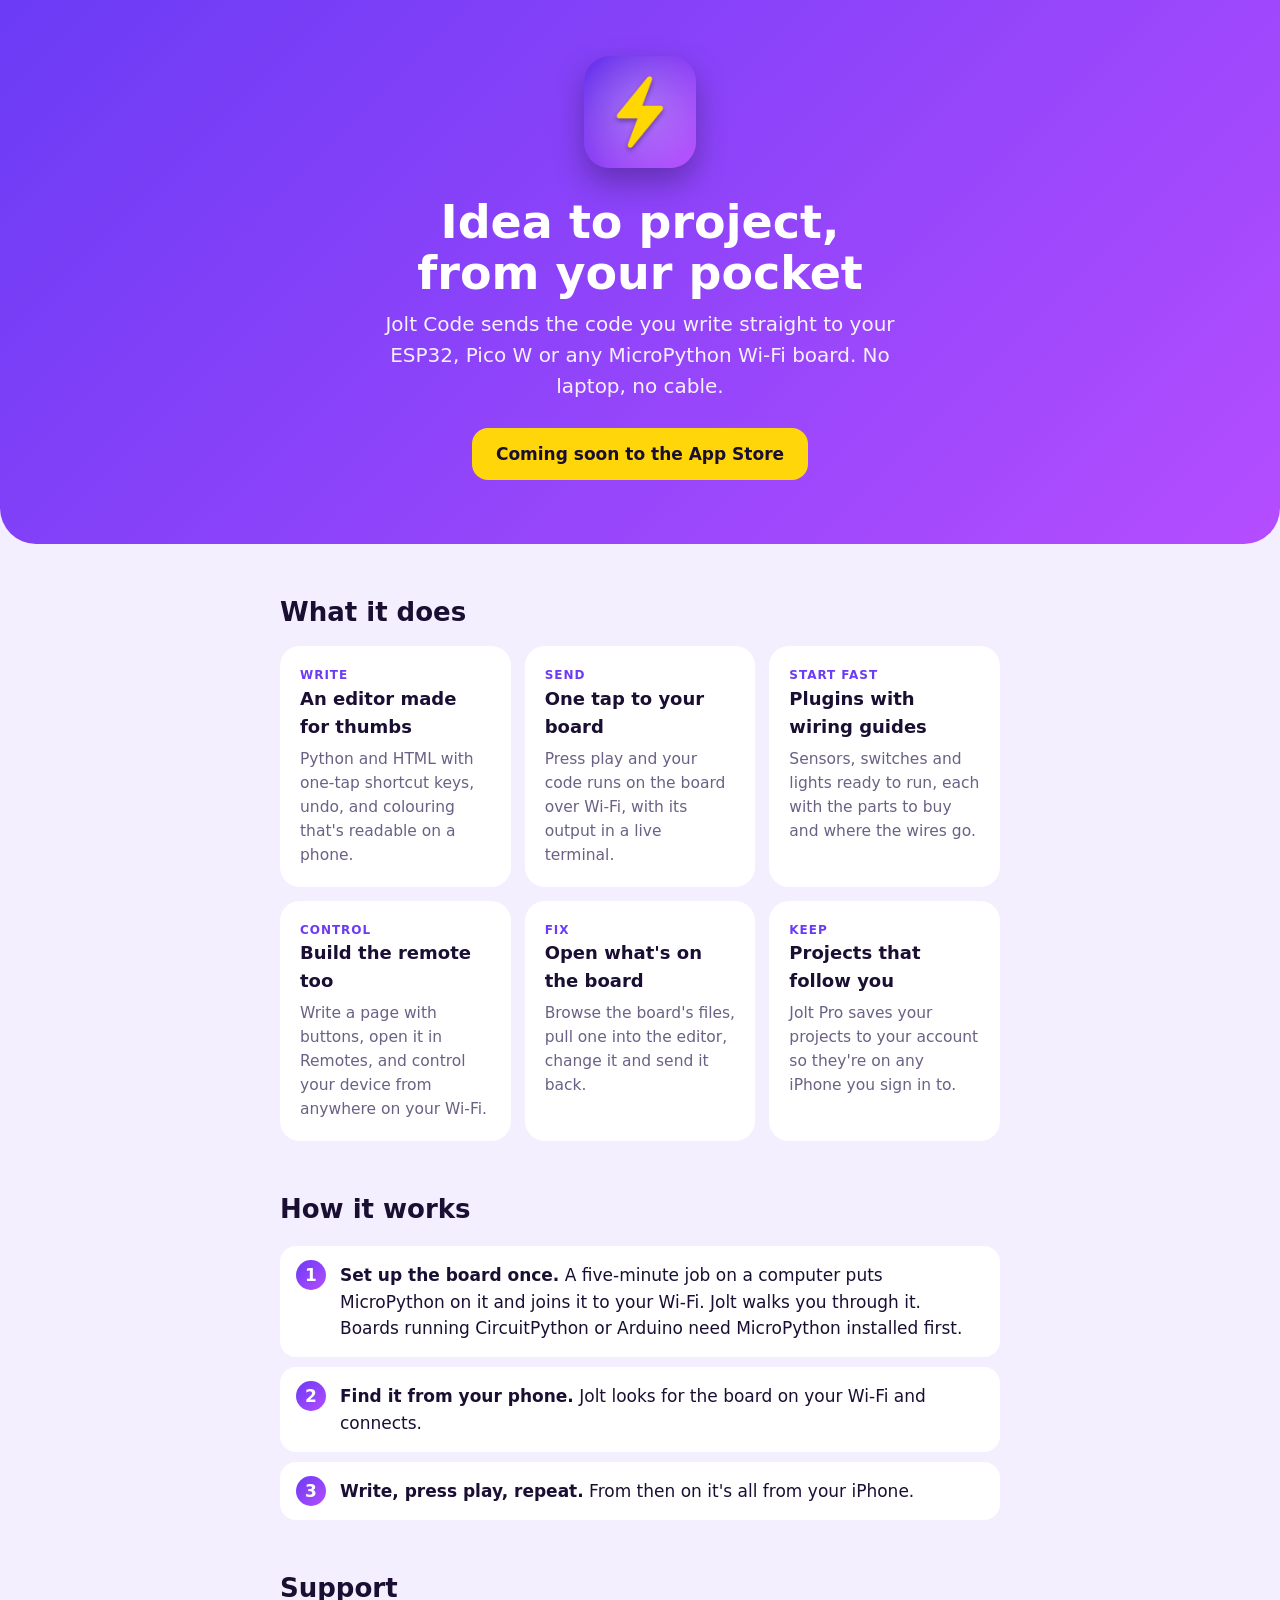
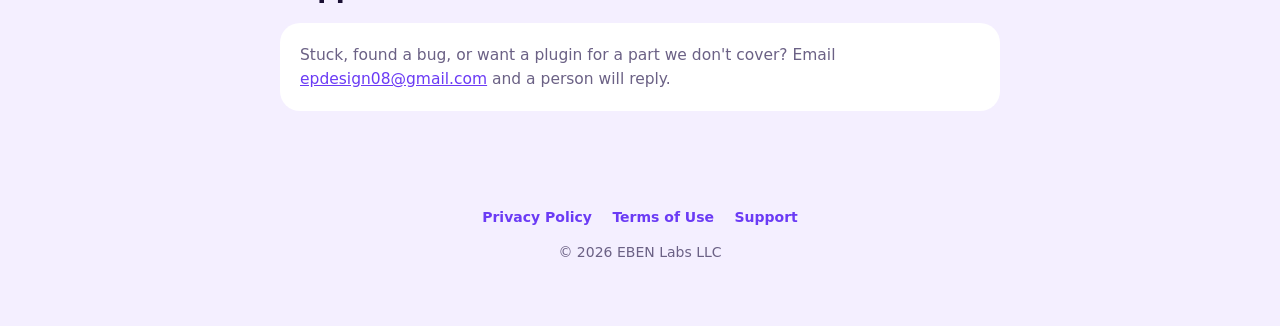
==== index.html @ 62b9020c "Add files via upload" ====
<!DOCTYPE html>
<html lang="en">
<head>
  <meta charset="utf-8">
  <meta name="viewport" content="width=device-width, initial-scale=1">
  <title>Jolt Code: MicroPython for ESP32 &amp; Pico, from your iPhone</title>
  <meta name="description" content="Jolt Code is an iPhone code editor that sends MicroPython straight to your ESP32 or Pico W over Wi-Fi. No laptop, no cable.">
  <link rel="icon" href="icon.png">
  <link rel="stylesheet" href="style.css">
</head>
<body>
  <header class="hero">
    <img src="icon.png" alt="Jolt Code app icon">
    <h1>Idea to project,<br>from your pocket</h1>
    <p>Jolt Code sends the code you write straight to your ESP32, Pico W or any MicroPython Wi-Fi board. No laptop, no cable.</p>
    <span class="badge">Coming soon to the App Store</span>
  </header>

  <main>
    <h2>What it does</h2>
    <div class="grid">
      <div class="card"><div class="tag">Write</div><h3>An editor made for thumbs</h3><p>Python and HTML with one-tap shortcut keys, undo, and colouring that's readable on a phone.</p></div>
      <div class="card"><div class="tag">Send</div><h3>One tap to your board</h3><p>Press play and your code runs on the board over Wi-Fi, with its output in a live terminal.</p></div>
      <div class="card"><div class="tag">Start fast</div><h3>Plugins with wiring guides</h3><p>Sensors, switches and lights ready to run, each with the parts to buy and where the wires go.</p></div>
      <div class="card"><div class="tag">Control</div><h3>Build the remote too</h3><p>Write a page with buttons, open it in Remotes, and control your device from anywhere on your Wi-Fi.</p></div>
      <div class="card"><div class="tag">Fix</div><h3>Open what's on the board</h3><p>Browse the board's files, pull one into the editor, change it and send it back.</p></div>
      <div class="card"><div class="tag">Keep</div><h3>Projects that follow you</h3><p>Jolt Pro saves your projects to your account so they're on any iPhone you sign in to.</p></div>
    </div>

    <h2>How it works</h2>
    <ol class="steps">
      <li><strong>Set up the board once.</strong> A five-minute job on a computer puts MicroPython on it and joins it to your Wi-Fi. Jolt walks you through it. Boards running CircuitPython or Arduino need MicroPython installed first.</li>
      <li><strong>Find it from your phone.</strong> Jolt looks for the board on your Wi-Fi and connects.</li>
      <li><strong>Write, press play, repeat.</strong> From then on it's all from your iPhone.</li>
    </ol>

    <h2 id="support">Support</h2>
    <div class="card">
      <p>Stuck, found a bug, or want a plugin for a part we don't cover? Email <a href="mailto:epdesign08@gmail.com">epdesign08@gmail.com</a> and a person will reply.</p>
    </div>
  </main>

  <footer>
    <a href="privacy.html">Privacy Policy</a>
    <a href="terms.html">Terms of Use</a>
    <a href="#support">Support</a>
    <p>&copy; 2026 EBEN Labs LLC</p>
  </footer>
</body>
</html>
---- style.css ----
:root {
  --bg: #f4efff; --card: #ffffff; --field: #e8dfff; --text: #1a0f33; --muted: #6b6185;
  --purple: #6b3bf5; --yellow: #ffd60a; --ink: #1a0f33;
}
@media (prefers-color-scheme: dark) {
  :root { --bg: #0f0a1c; --card: #1c1433; --field: #2b2050; --text: #f2eeff; --muted: #a59bc2; --purple: #a98bff; }
}
* { box-sizing: border-box; }
body {
  margin: 0; background: var(--bg); color: var(--text);
  font: 17px/1.55 ui-rounded, "SF Pro Rounded", system-ui, -apple-system, "Segoe UI", sans-serif;
}
main { max-width: 760px; margin: 0 auto; padding: 0 20px 64px; }
header.hero {
  background: linear-gradient(135deg, #6b3bf5, #b44dff); color: #fff; text-align: center;
  padding: 56px 20px 64px; border-radius: 0 0 36px 36px;
}
header.hero img { width: 112px; height: 112px; border-radius: 26px; box-shadow: 0 14px 30px rgba(26, 15, 51, .35); }
header.hero h1 { font-size: 46px; line-height: 1.1; margin: 22px 0 10px; font-weight: 800; }
header.hero p { font-size: 20px; margin: 0 auto; max-width: 520px; opacity: .92; }
.badge {
  display: inline-block; margin-top: 26px; padding: 13px 24px; border-radius: 16px;
  background: var(--yellow); color: var(--ink); font-weight: 800; text-decoration: none;
}
h2 { font-size: 26px; margin: 48px 0 14px; }
.grid { display: grid; gap: 14px; grid-template-columns: repeat(auto-fit, minmax(220px, 1fr)); }
.card { background: var(--card); border-radius: 20px; padding: 20px; }
.card h3 { margin: 0 0 6px; font-size: 18px; }
.card p { margin: 0; color: var(--muted); font-size: 15.5px; }
.tag { color: var(--purple); font-size: 12px; font-weight: 800; letter-spacing: .08em; text-transform: uppercase; }
ol.steps { padding-left: 0; list-style: none; counter-reset: s; }
ol.steps li { counter-increment: s; background: var(--card); border-radius: 16px; padding: 16px 16px 16px 60px; margin-bottom: 10px; position: relative; }
ol.steps li::before {
  content: counter(s); position: absolute; left: 16px; top: 14px; width: 30px; height: 30px; border-radius: 50%;
  background: linear-gradient(135deg, #6b3bf5, #b44dff); color: #fff; font-weight: 800; text-align: center; line-height: 30px;
}
a { color: var(--purple); }
footer { text-align: center; color: var(--muted); font-size: 14px; padding: 32px 20px 48px; }
footer a { margin: 0 8px; font-weight: 700; text-decoration: none; }
.policy h1 { font-size: 34px; margin: 40px 0 4px; }
.policy h2 { font-size: 19px; margin: 28px 0 6px; }
.policy p { margin: 0 0 8px; color: var(--muted); }
.policy .meta { font-size: 14px; }
.top { display: inline-block; margin-top: 28px; font-weight: 700; text-decoration: none; }
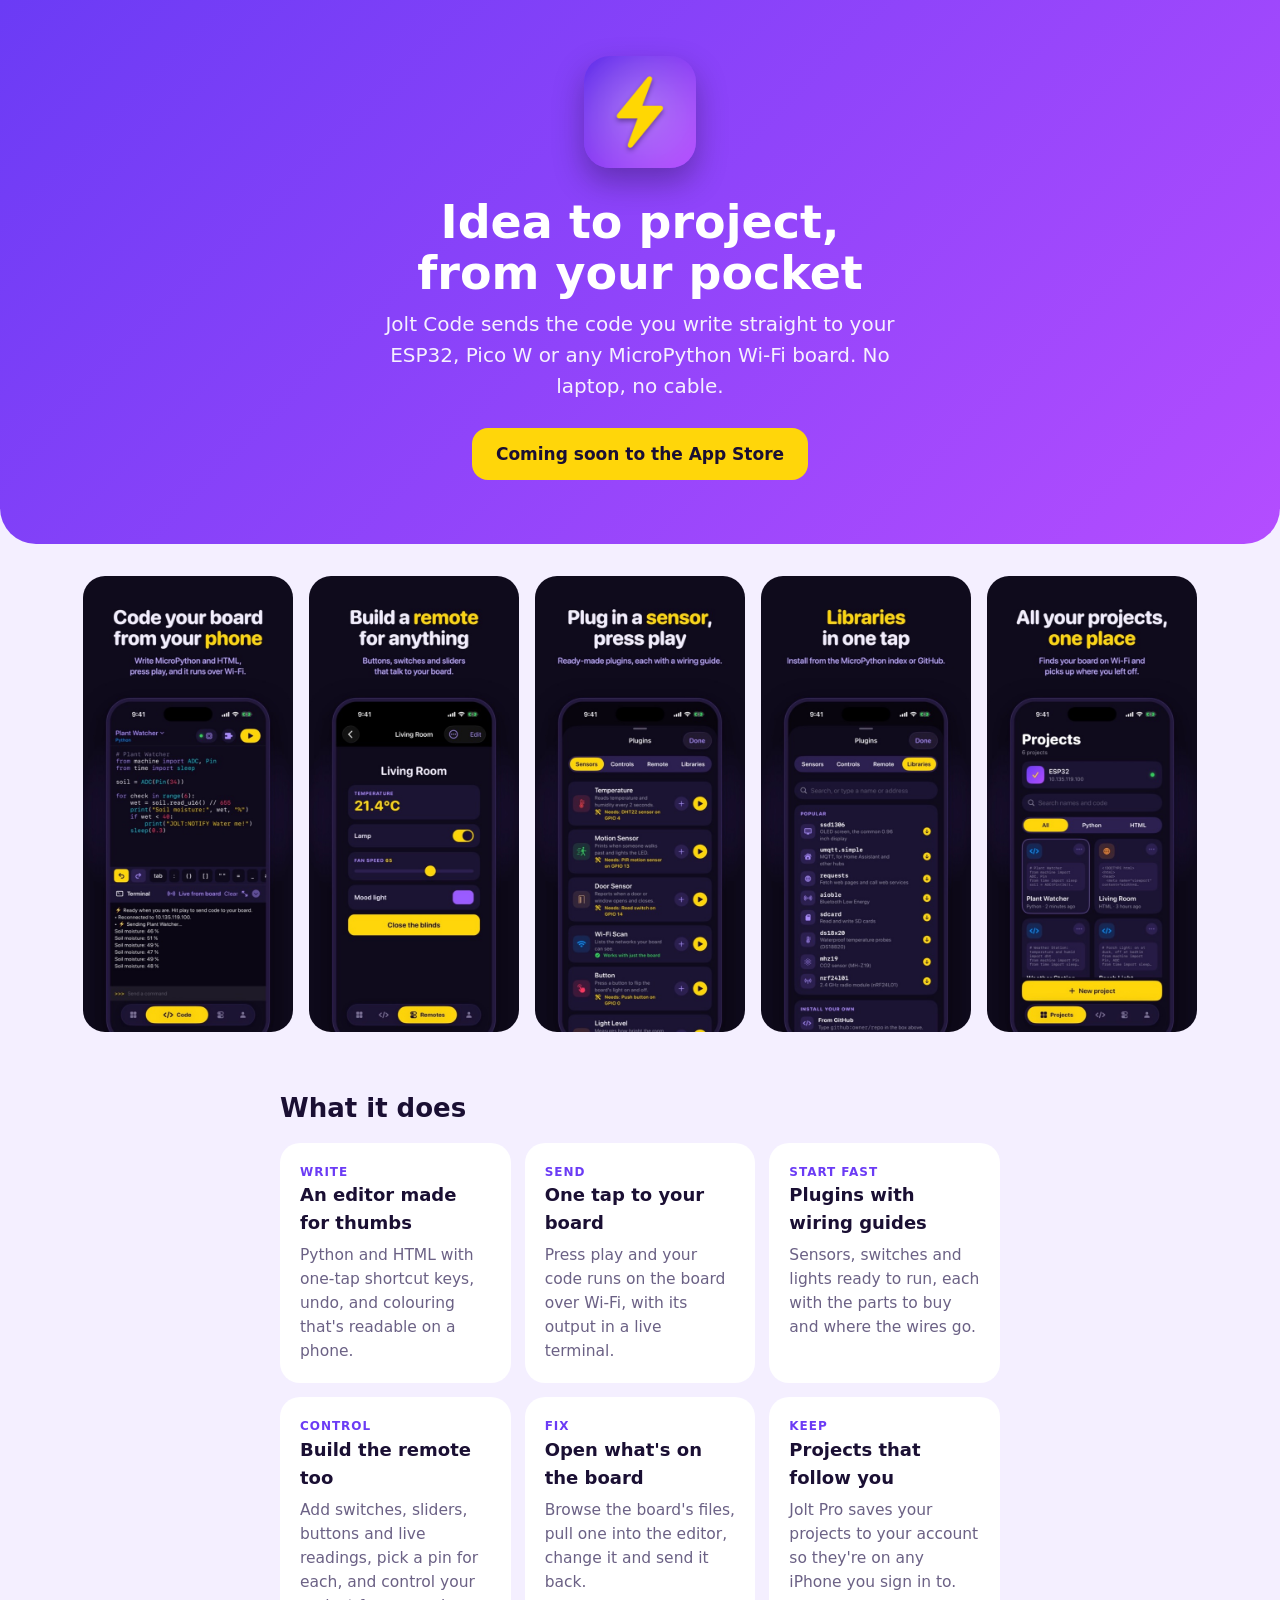
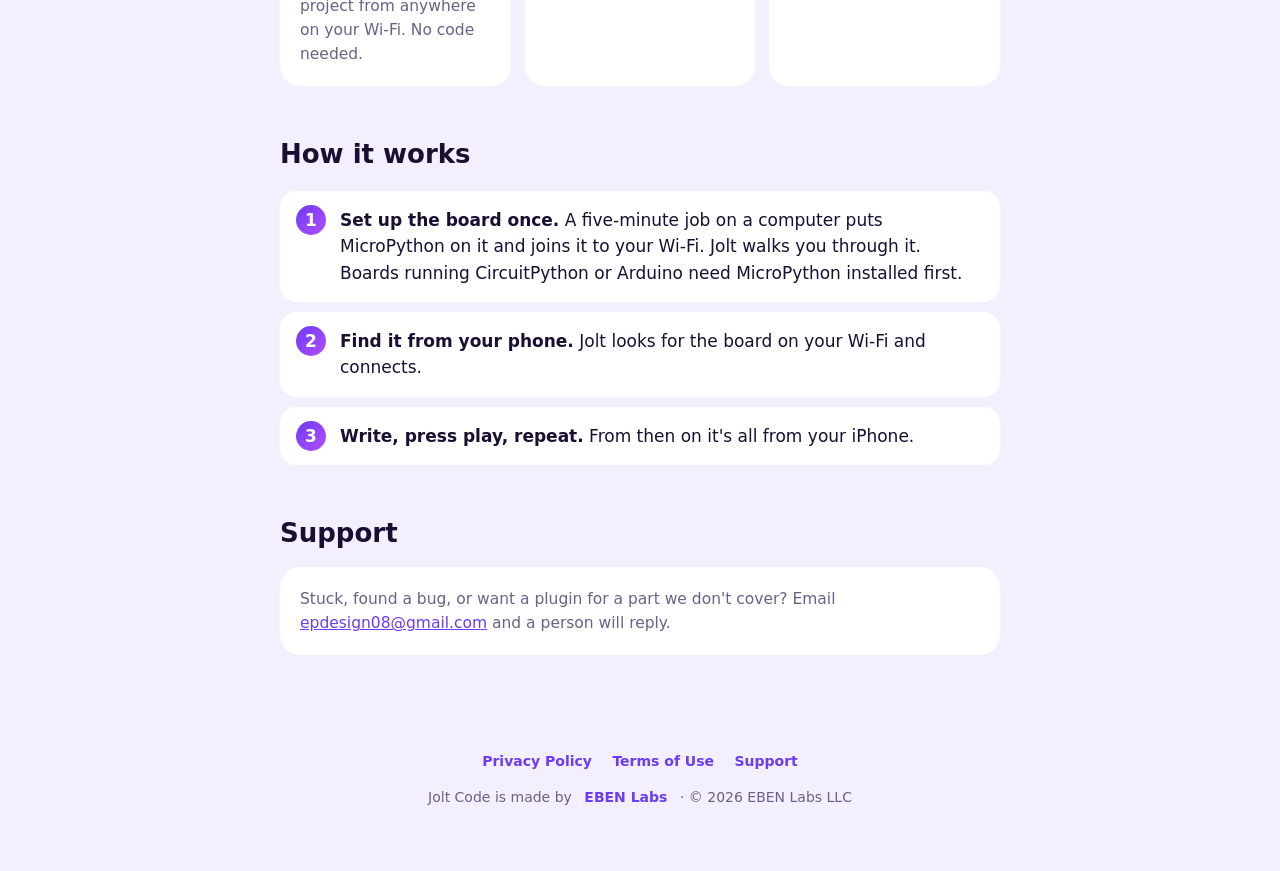
==== commit 65f1bbe8: "Update Jolt Code site: screenshots, share image, no-code remotes, link to EBEN Labs" ====
--- a/index.html
+++ b/index.html
@@ -5,6 +5,11 @@
   <meta name="viewport" content="width=device-width, initial-scale=1">
   <title>Jolt Code: MicroPython for ESP32 &amp; Pico, from your iPhone</title>
   <meta name="description" content="Jolt Code is an iPhone code editor that sends MicroPython straight to your ESP32 or Pico W over Wi-Fi. No laptop, no cable.">
+  <meta property="og:title" content="Jolt Code">
+  <meta property="og:description" content="Write MicroPython and HTML on your iPhone and run it on your ESP32 or Pico over Wi-Fi.">
+  <meta property="og:image" content="https://epdesign08.github.io/Jolt/images/header.jpg">
+  <meta property="og:url" content="https://epdesign08.github.io/Jolt/">
+  <meta name="twitter:card" content="summary_large_image">
   <link rel="icon" href="icon.png">
   <link rel="stylesheet" href="style.css">
 </head>
@@ -16,13 +21,21 @@
     <span class="badge">Coming soon to the App Store</span>
   </header>
 
+  <div class="shots">
+    <img src="images/1-code.jpg" alt="The editor with live output from the board" loading="lazy">
+    <img src="images/2-remote.jpg" alt="A remote page with a switch, slider and button" loading="lazy">
+    <img src="images/3-plugins.jpg" alt="Sensor plugins, each with a wiring guide" loading="lazy">
+    <img src="images/4-libraries.jpg" alt="Installing libraries onto the board" loading="lazy">
+    <img src="images/5-projects.jpg" alt="Projects and a connected board" loading="lazy">
+  </div>
+
   <main>
     <h2>What it does</h2>
     <div class="grid">
       <div class="card"><div class="tag">Write</div><h3>An editor made for thumbs</h3><p>Python and HTML with one-tap shortcut keys, undo, and colouring that's readable on a phone.</p></div>
       <div class="card"><div class="tag">Send</div><h3>One tap to your board</h3><p>Press play and your code runs on the board over Wi-Fi, with its output in a live terminal.</p></div>
       <div class="card"><div class="tag">Start fast</div><h3>Plugins with wiring guides</h3><p>Sensors, switches and lights ready to run, each with the parts to buy and where the wires go.</p></div>
-      <div class="card"><div class="tag">Control</div><h3>Build the remote too</h3><p>Write a page with buttons, open it in Remotes, and control your device from anywhere on your Wi-Fi.</p></div>
+      <div class="card"><div class="tag">Control</div><h3>Build the remote too</h3><p>Add switches, sliders, buttons and live readings, pick a pin for each, and control your project from anywhere on your Wi-Fi. No code needed.</p></div>
       <div class="card"><div class="tag">Fix</div><h3>Open what's on the board</h3><p>Browse the board's files, pull one into the editor, change it and send it back.</p></div>
       <div class="card"><div class="tag">Keep</div><h3>Projects that follow you</h3><p>Jolt Pro saves your projects to your account so they're on any iPhone you sign in to.</p></div>
     </div>
@@ -44,7 +57,7 @@
     <a href="privacy.html">Privacy Policy</a>
     <a href="terms.html">Terms of Use</a>
     <a href="#support">Support</a>
-    <p>&copy; 2026 EBEN Labs LLC</p>
+    <p>Jolt Code is made by <a href="https://epdesign08.github.io/EBEN-LABS/">EBEN Labs</a> · &copy; 2026 EBEN Labs LLC</p>
   </footer>
 </body>
 </html>
--- a/style.css
+++ b/style.css
@@ -22,6 +22,12 @@
   display: inline-block; margin-top: 26px; padding: 13px 24px; border-radius: 16px;
   background: var(--yellow); color: var(--ink); font-weight: 800; text-decoration: none;
 }
+.shots {
+  display: flex; gap: 16px; overflow-x: auto; scroll-snap-type: x mandatory; padding: 32px 20px 8px;
+  max-width: 1200px; margin: 0 auto; -webkit-overflow-scrolling: touch;
+}
+.shots img { flex: none; width: 210px; height: auto; border-radius: 22px; scroll-snap-align: center; }
+@media (min-width: 1200px) { .shots { justify-content: center; } }
 h2 { font-size: 26px; margin: 48px 0 14px; }
 .grid { display: grid; gap: 14px; grid-template-columns: repeat(auto-fit, minmax(220px, 1fr)); }
 .card { background: var(--card); border-radius: 20px; padding: 20px; }
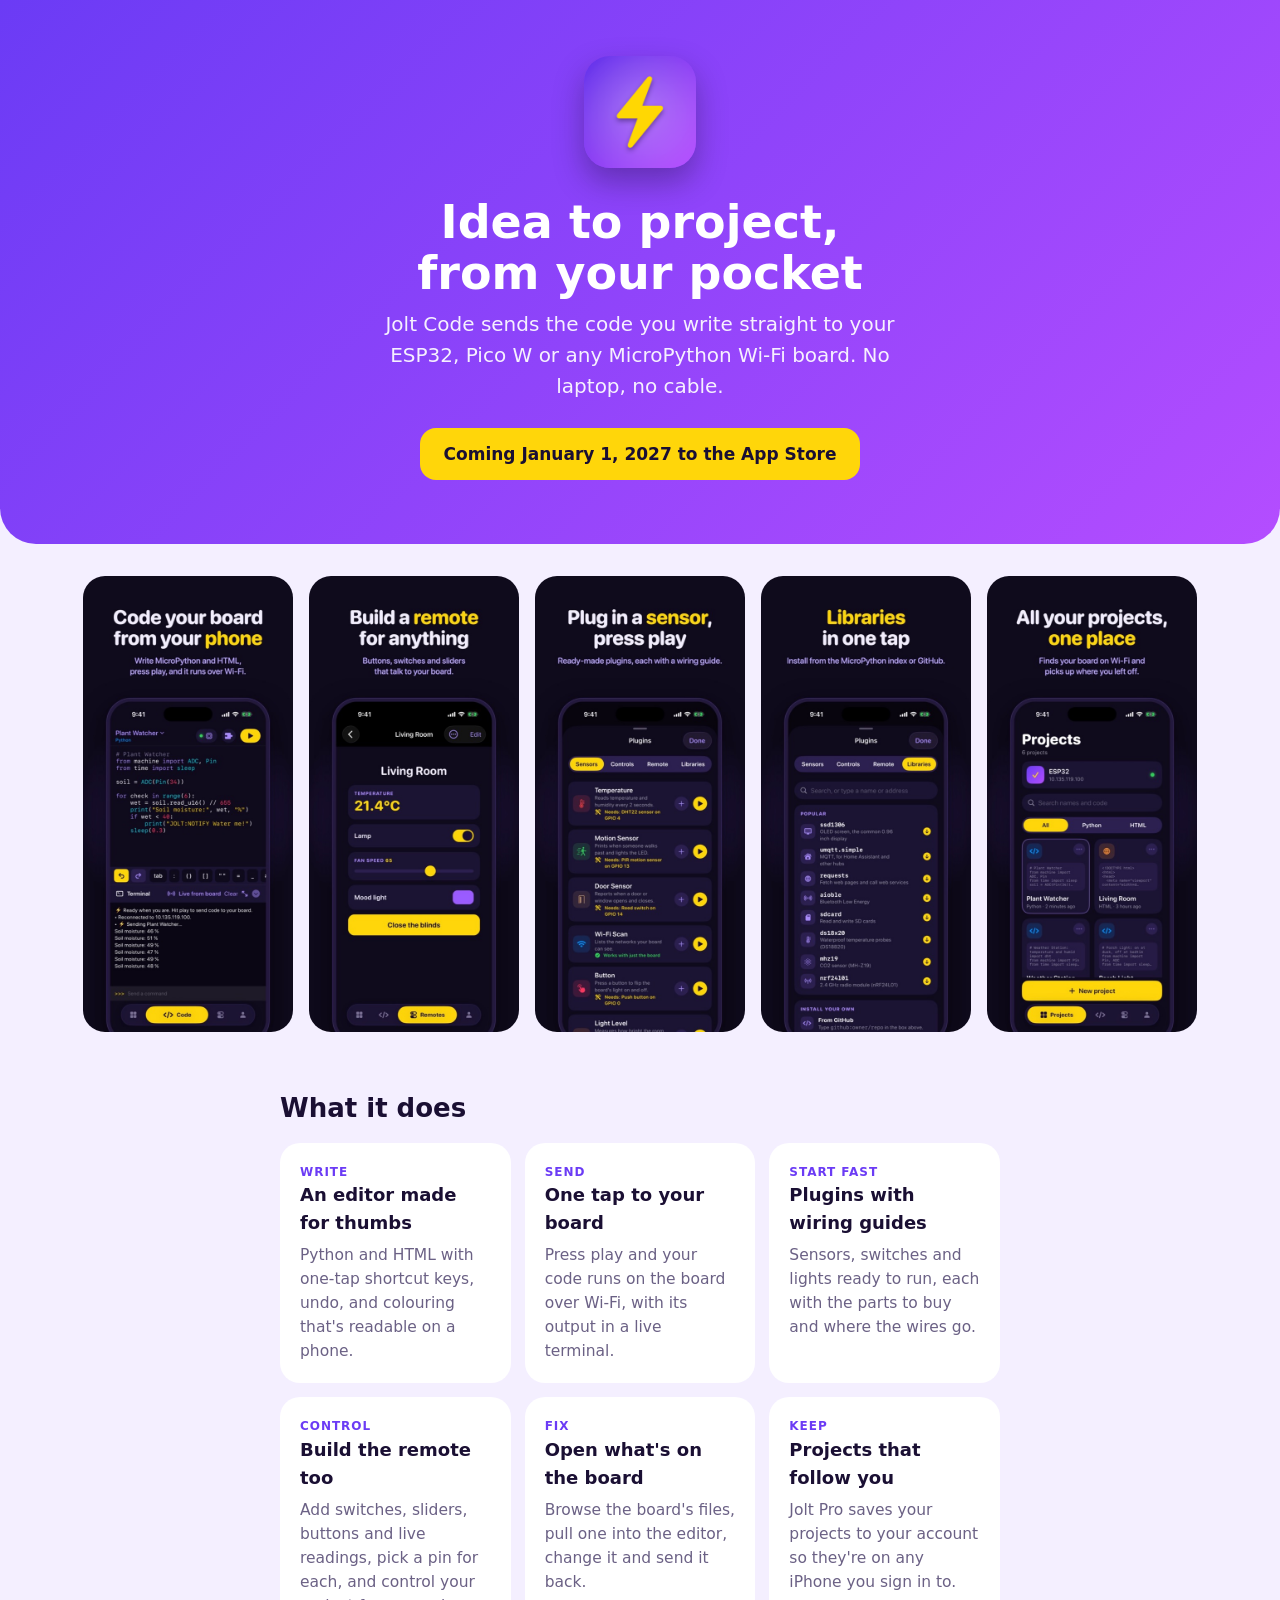
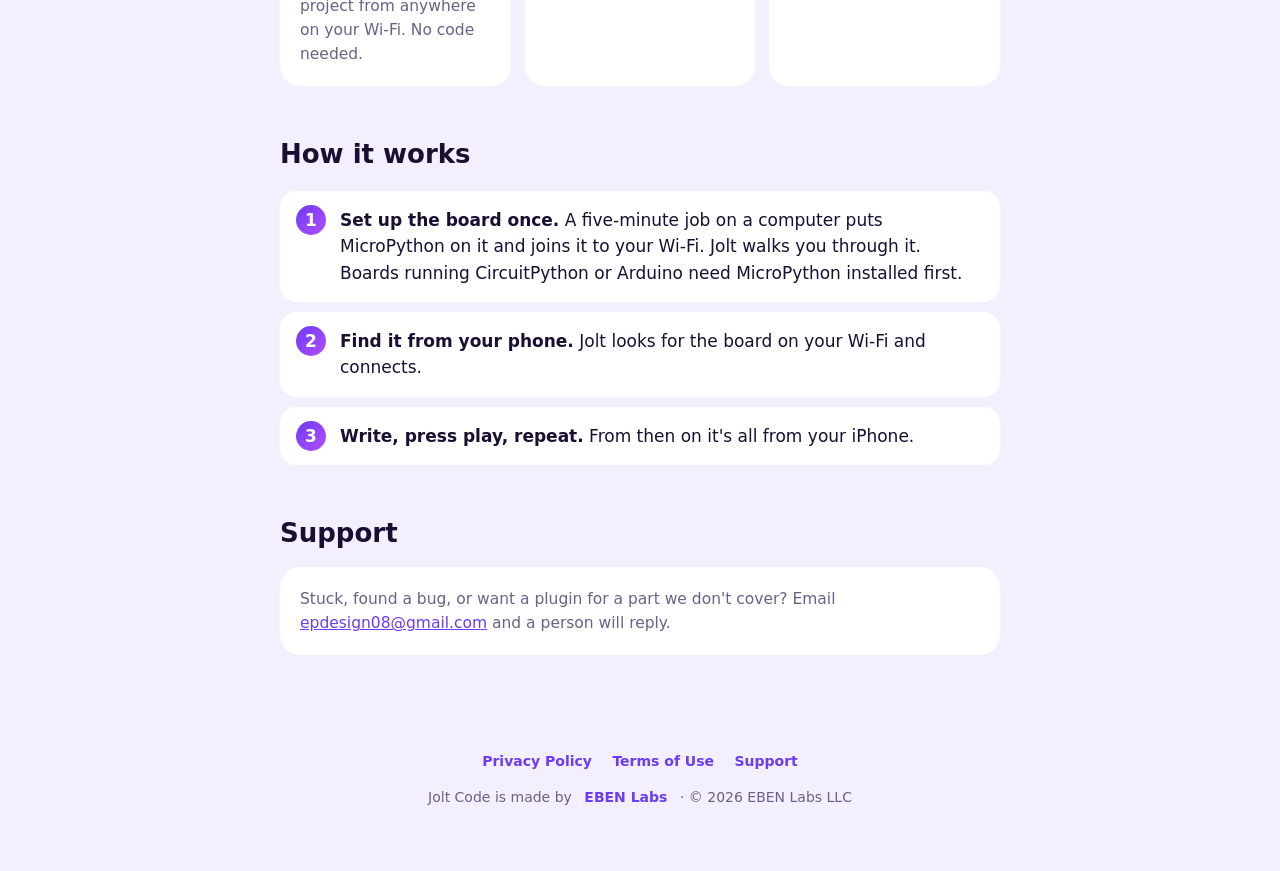
==== commit e7c77048: "Waitlist (shows once ready), ebenlabs.app links" ====
--- a/index.html
+++ b/index.html
@@ -7,8 +7,8 @@
   <meta name="description" content="Jolt Code is an iPhone code editor that sends MicroPython straight to your ESP32 or Pico W over Wi-Fi. No laptop, no cable.">
   <meta property="og:title" content="Jolt Code">
   <meta property="og:description" content="Write MicroPython and HTML on your iPhone and run it on your ESP32 or Pico over Wi-Fi.">
-  <meta property="og:image" content="https://epdesign08.github.io/Jolt/images/header.jpg">
-  <meta property="og:url" content="https://epdesign08.github.io/Jolt/">
+  <meta property="og:image" content="https://ebenlabs.app/Jolt/images/header.jpg">
+  <meta property="og:url" content="https://ebenlabs.app/Jolt/">
   <meta name="twitter:card" content="summary_large_image">
   <link rel="icon" href="icon.png">
   <link rel="stylesheet" href="style.css">
@@ -18,7 +18,17 @@
     <img src="icon.png" alt="Jolt Code app icon">
     <h1>Idea to project,<br>from your pocket</h1>
     <p>Jolt Code sends the code you write straight to your ESP32, Pico W or any MicroPython Wi-Fi board. No laptop, no cable.</p>
-    <span class="badge">Coming soon to the App Store</span>
+    <span class="badge waitlist-fallback">Coming January 1, 2027 to the App Store</span>
+    <form class="waitlist" novalidate hidden>
+      <p class="launch">Launching January 1, 2027 on the App Store</p>
+      <div class="field">
+        <label class="sr" for="email-top">Email address</label>
+        <input id="email-top" type="email" name="email" placeholder="you@example.com" autocomplete="email" required>
+        <input class="hp" type="text" name="website" tabindex="-1" autocomplete="off" aria-hidden="true">
+        <button type="submit">Get it on day one</button>
+      </div>
+      <p class="note" role="status">Join the waitlist: we'll email you when you can pre-order, and on launch day. No spam, unsubscribe any time.</p>
+    </form>
   </header>
 
   <div class="shots">
@@ -47,6 +57,20 @@
       <li><strong>Write, press play, repeat.</strong> From then on it's all from your iPhone.</li>
     </ol>
 
+    <section class="cta" hidden>
+      <h2>Be there on day one</h2>
+      <p>Jolt Code launches January 1. Leave your email and you'll hear first: when pre-orders open, and the moment it's live.</p>
+      <form class="waitlist" novalidate hidden>
+      <div class="field">
+        <label class="sr" for="email-bottom">Email address</label>
+        <input id="email-bottom" type="email" name="email" placeholder="you@example.com" autocomplete="email" required>
+        <input class="hp" type="text" name="website" tabindex="-1" autocomplete="off" aria-hidden="true">
+        <button type="submit">Get it on day one</button>
+      </div>
+      <p class="note" role="status">Join the waitlist: we'll email you when you can pre-order, and on launch day. No spam, unsubscribe any time.</p>
+    </form>
+    </section>
+
     <h2 id="support">Support</h2>
     <div class="card">
       <p>Stuck, found a bug, or want a plugin for a part we don't cover? Email <a href="mailto:epdesign08@gmail.com">epdesign08@gmail.com</a> and a person will reply.</p>
@@ -57,7 +81,8 @@
     <a href="privacy.html">Privacy Policy</a>
     <a href="terms.html">Terms of Use</a>
     <a href="#support">Support</a>
-    <p>Jolt Code is made by <a href="https://epdesign08.github.io/EBEN-LABS/">EBEN Labs</a> · &copy; 2026 EBEN Labs LLC</p>
+    <p>Jolt Code is made by <a href="https://ebenlabs.app/">EBEN Labs</a> · &copy; 2026 EBEN Labs LLC</p>
   </footer>
+  <script src="waitlist.js"></script>
 </body>
 </html>
--- a/style.css
+++ b/style.css
@@ -48,3 +48,32 @@
 .policy p { margin: 0 0 8px; color: var(--muted); }
 .policy .meta { font-size: 14px; }
 .top { display: inline-block; margin-top: 28px; font-weight: 700; text-decoration: none; }
+
+/* Launch waitlist */
+.waitlist { max-width: 520px; margin: 26px auto 0; text-align: center; }
+.waitlist .launch { font-size: 15px; font-weight: 800; letter-spacing: .02em; margin: 0 0 12px; opacity: 1; }
+.waitlist .field { display: flex; gap: 8px; flex-wrap: wrap; justify-content: center; }
+.waitlist input[type=email] {
+  flex: 1 1 220px; min-width: 0; height: 52px; padding: 0 16px; border-radius: 16px; border: 2px solid transparent;
+  font: inherit; font-size: 17px; background: #fff; color: var(--ink);
+}
+.waitlist input[type=email]:focus { outline: none; border-color: var(--yellow); }
+.waitlist button {
+  flex: 0 0 auto; height: 52px; padding: 0 22px; border: 0; border-radius: 16px; cursor: pointer;
+  background: var(--yellow); color: var(--ink); font: inherit; font-size: 17px; font-weight: 800;
+}
+.waitlist button:disabled { opacity: .7; cursor: default; }
+.waitlist .note, header.hero .waitlist .note { font-size: 14px; margin: 12px auto 0; opacity: .85; max-width: 440px; }
+.waitlist .note.error { color: #ffd0d6; opacity: 1; font-weight: 700; }
+.waitlist .count { font-size: 14px; font-weight: 800; margin: 6px 0 0; }
+.waitlist.done .field { display: none; }
+.waitlist.done .note { font-size: 17px; font-weight: 800; opacity: 1; }
+.waitlist .hp, .sr { position: absolute; left: -9999px; width: 1px; height: 1px; overflow: hidden; }
+
+/* The bottom call to action */
+.cta { margin-top: 48px; padding: 32px 22px; border-radius: 24px; text-align: center; color: #fff;
+       background: linear-gradient(135deg, #6b3bf5, #b44dff); }
+.cta h2 { margin: 0 0 8px; }
+.cta > p { margin: 0 auto; max-width: 480px; opacity: .92; }
+.cta .waitlist .note.error { color: #ffe1e6; }
+[hidden] { display: none !important; }
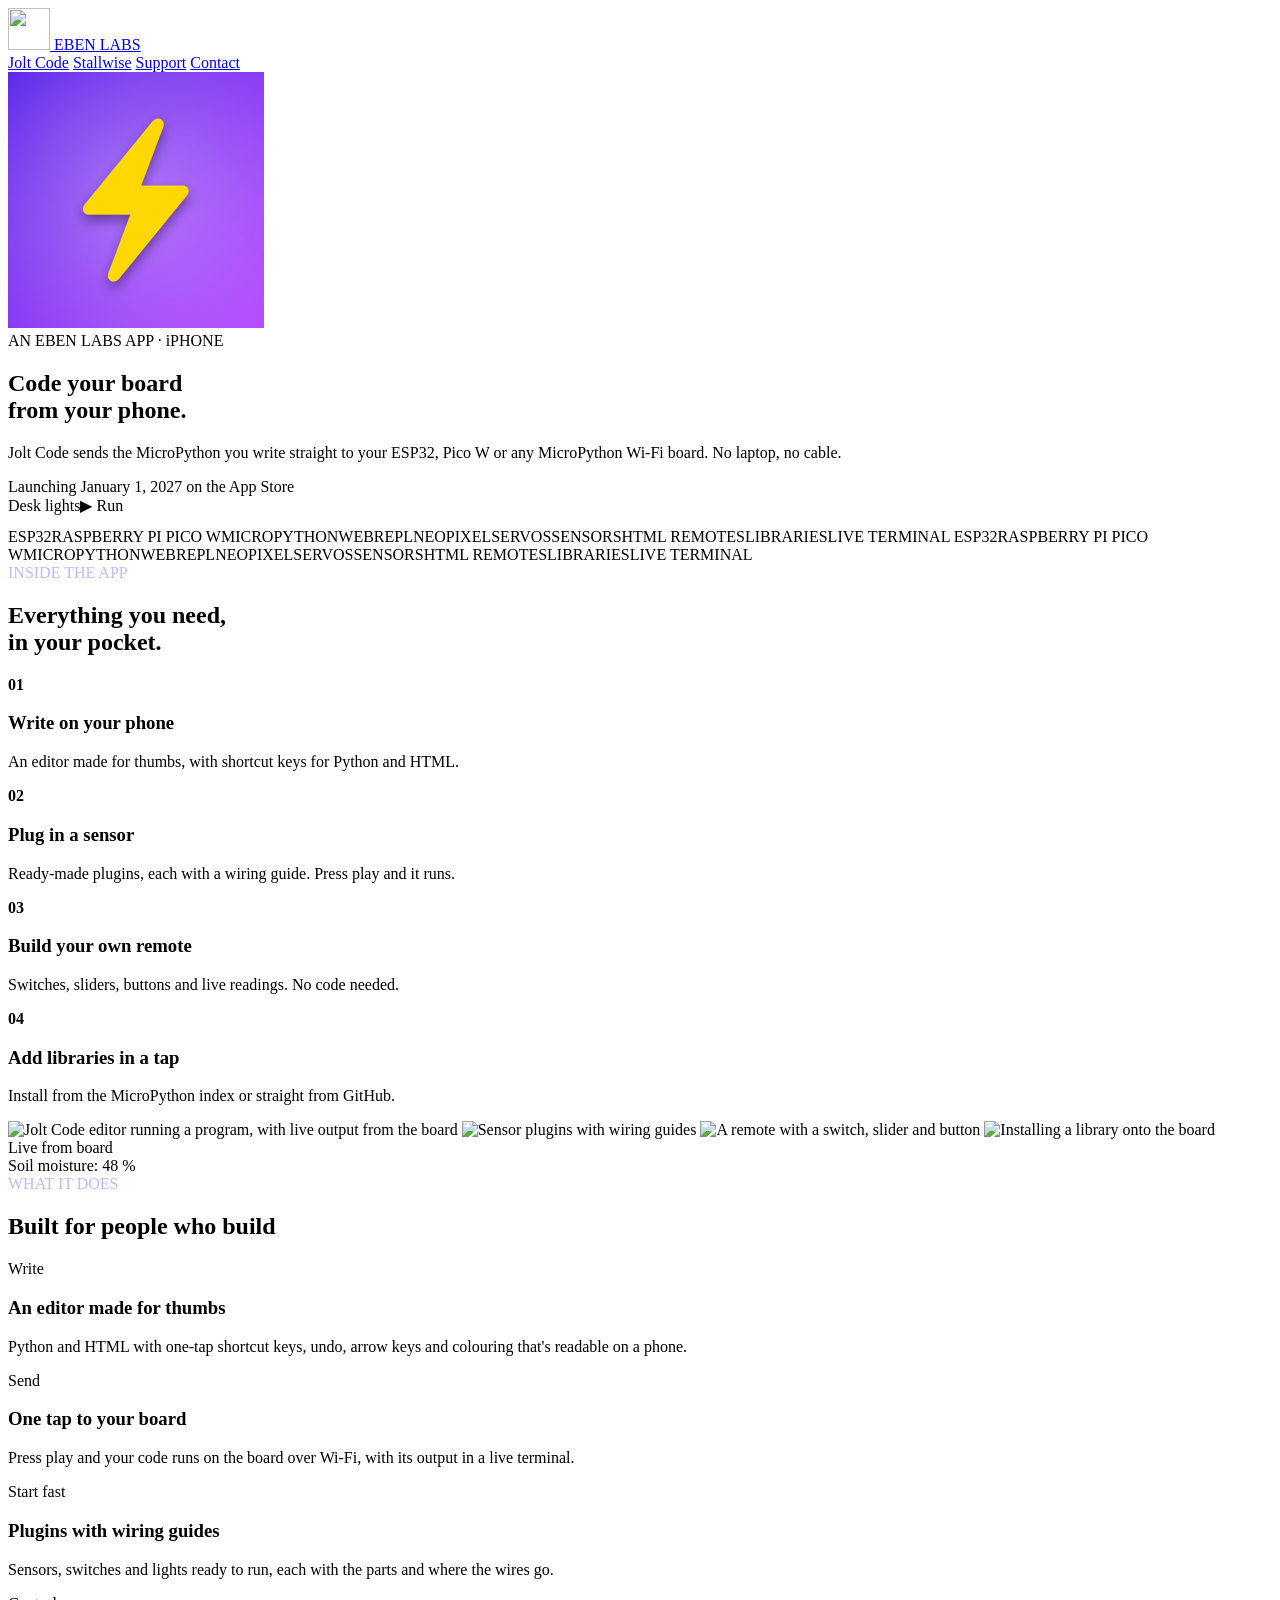
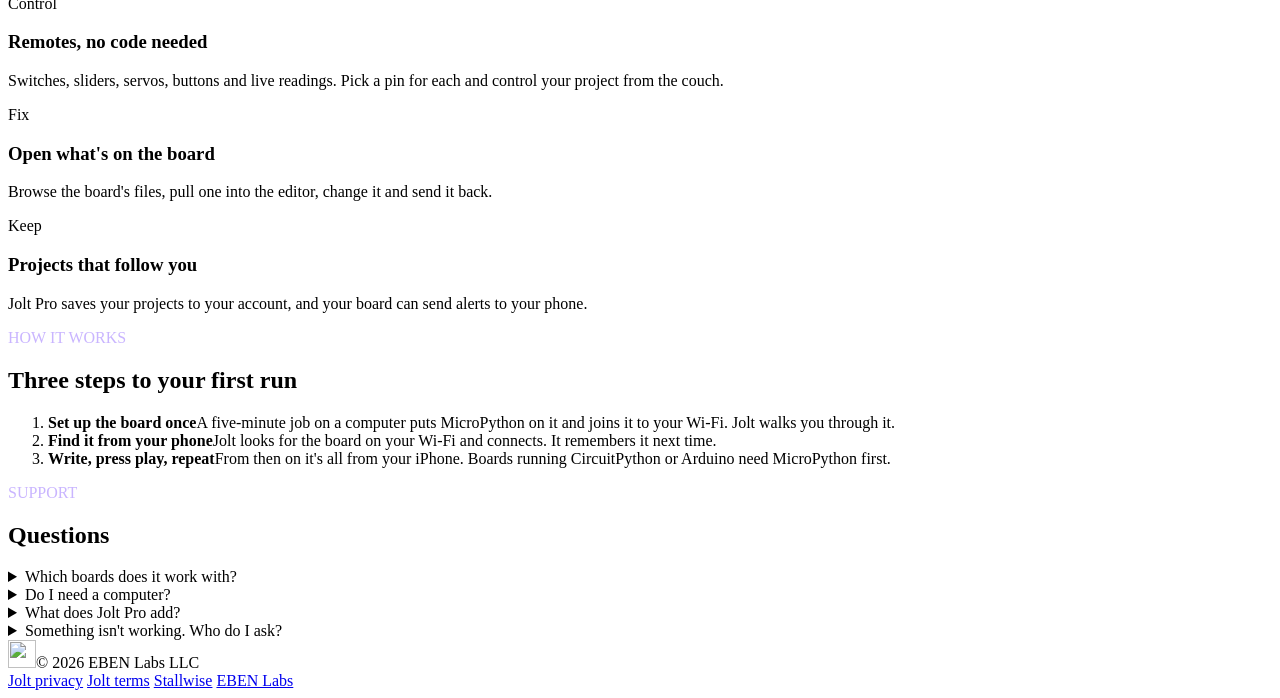
==== commit f31aed52: "Jolt Code page rebuilt on the EBEN Labs design" ====
--- a/index.html
+++ b/index.html
@@ -3,86 +3,190 @@
 <head>
   <meta charset="utf-8">
   <meta name="viewport" content="width=device-width, initial-scale=1">
-  <title>Jolt Code: MicroPython for ESP32 &amp; Pico, from your iPhone</title>
-  <meta name="description" content="Jolt Code is an iPhone code editor that sends MicroPython straight to your ESP32 or Pico W over Wi-Fi. No laptop, no cable.">
+  <title>Jolt Code: MicroPython for ESP32 &amp; Pico, from your iPhone · EBEN Labs</title>
+  <meta name="description" content="Jolt Code is an iPhone code editor that sends MicroPython straight to your ESP32 or Pico W over Wi-Fi. No laptop, no cable. Launching January 1, 2027.">
+  <meta name="theme-color" content="#040309">
   <meta property="og:title" content="Jolt Code">
   <meta property="og:description" content="Write MicroPython and HTML on your iPhone and run it on your ESP32 or Pico over Wi-Fi.">
   <meta property="og:image" content="https://ebenlabs.app/Jolt/images/header.jpg">
   <meta property="og:url" content="https://ebenlabs.app/Jolt/">
   <meta name="twitter:card" content="summary_large_image">
   <link rel="icon" href="icon.png">
-  <link rel="stylesheet" href="style.css">
+  <link rel="apple-touch-icon" href="icon.png">
+  <link rel="preconnect" href="https://fonts.googleapis.com">
+  <link rel="preconnect" href="https://fonts.gstatic.com" crossorigin>
+  <link href="https://fonts.googleapis.com/css2?family=Michroma&family=Manrope:wght@400;500;600;700;800&display=swap" rel="stylesheet">
+  <link rel="stylesheet" href="/style.css">
 </head>
-<body>
-  <header class="hero">
-    <img src="icon.png" alt="Jolt Code app icon">
-    <h1>Idea to project,<br>from your pocket</h1>
-    <p>Jolt Code sends the code you write straight to your ESP32, Pico W or any MicroPython Wi-Fi board. No laptop, no cable.</p>
-    <span class="badge waitlist-fallback">Coming January 1, 2027 to the App Store</span>
-    <form class="waitlist" novalidate hidden>
-      <p class="launch">Launching January 1, 2027 on the App Store</p>
-      <div class="field">
-        <label class="sr" for="email-top">Email address</label>
-        <input id="email-top" type="email" name="email" placeholder="you@example.com" autocomplete="email" required>
-        <input class="hp" type="text" name="website" tabindex="-1" autocomplete="off" aria-hidden="true">
-        <button type="submit">Get it on day one</button>
-      </div>
-      <p class="note" role="status">Join the waitlist: we'll email you when you can pre-order, and on launch day. No spam, unsubscribe any time.</p>
-    </form>
-  </header>
+<body class="theme-jolt">
+<div class="page">
 
-  <div class="shots">
-    <img src="images/1-code.jpg" alt="The editor with live output from the board" loading="lazy">
-    <img src="images/2-remote.jpg" alt="A remote page with a switch, slider and button" loading="lazy">
-    <img src="images/3-plugins.jpg" alt="Sensor plugins, each with a wiring guide" loading="lazy">
-    <img src="images/4-libraries.jpg" alt="Installing libraries onto the board" loading="lazy">
-    <img src="images/5-projects.jpg" alt="Projects and a connected board" loading="lazy">
+  <div class="sky" aria-hidden="true">
+    <div class="hue">
+      <div class="swirl big"></div>
+      <div class="swirl small"></div>
+      <div class="blob b1"></div>
+      <div class="blob b2"></div>
+      <div class="blob b3"></div>
+      <div class="blob b4"></div>
+      <div class="blob b5"></div>
+      <div class="blob b6"></div>
+    </div>
+    <div class="stars"></div>
+    <div class="comet one"></div>
+    <div class="comet two"></div>
   </div>
 
-  <main>
-    <h2>What it does</h2>
-    <div class="grid">
-      <div class="card"><div class="tag">Write</div><h3>An editor made for thumbs</h3><p>Python and HTML with one-tap shortcut keys, undo, and colouring that's readable on a phone.</p></div>
-      <div class="card"><div class="tag">Send</div><h3>One tap to your board</h3><p>Press play and your code runs on the board over Wi-Fi, with its output in a live terminal.</p></div>
-      <div class="card"><div class="tag">Start fast</div><h3>Plugins with wiring guides</h3><p>Sensors, switches and lights ready to run, each with the parts to buy and where the wires go.</p></div>
-      <div class="card"><div class="tag">Control</div><h3>Build the remote too</h3><p>Add switches, sliders, buttons and live readings, pick a pin for each, and control your project from anywhere on your Wi-Fi. No code needed.</p></div>
-      <div class="card"><div class="tag">Fix</div><h3>Open what's on the board</h3><p>Browse the board's files, pull one into the editor, change it and send it back.</p></div>
-      <div class="card"><div class="tag">Keep</div><h3>Projects that follow you</h3><p>Jolt Pro saves your projects to your account so they're on any iPhone you sign in to.</p></div>
+  <div class="wrap">
+    <header class="top">
+      <a class="brand" href="/">
+        <img src="/favicon.svg" width="42" height="42" alt="">
+        <span>EBEN LABS</span>
+      </a>
+      <nav class="links" aria-label="Main">
+        <a href="/Jolt/" aria-current="page">Jolt Code</a>
+        <a href="/Stallwise/">Stallwise</a>
+        <a href="#support">Support</a>
+        <a class="pill-btn" href="mailto:epdesign08@gmail.com">Contact</a>
+      </nav>
+    </header>
+
+    <main>
+      <section class="app-hero">
+        <div>
+          <div class="app-title">
+            <div class="icon-orbit"><img src="icon.png" alt="Jolt Code app icon"></div>
+            <div class="eyebrow">AN EBEN LABS APP · iPHONE</div>
+          </div>
+          <h1>Code your board<br>from your <span class="accent-text shimmer">phone.</span></h1>
+          <p class="lede">Jolt Code sends the MicroPython you write straight to your ESP32, Pico W or any MicroPython Wi-Fi board. No laptop, no cable.</p>
+
+          <span class="soon-pill waitlist-fallback"><i></i>Launching January 1, 2027 on the App Store</span>
+          <form class="waitlist" novalidate hidden>
+            <p class="launch">Launching January 1, 2027</p>
+            <div class="field">
+              <label class="sr" for="email-top">Email address</label>
+              <input id="email-top" type="email" name="email" placeholder="you@example.com" autocomplete="email" required>
+              <input class="hp" type="text" name="website" tabindex="-1" autocomplete="off" aria-hidden="true">
+              <button type="submit">Get it on day one</button>
+            </div>
+            <p class="note" role="status">Join the waitlist: we'll email you when pre-orders open and on launch day. No spam.</p>
+          </form>
+        </div>
+
+        <div class="demo-card reveal" aria-label="An example of writing code in Jolt and running it on a board">
+          <div class="demo-inner">
+            <div class="demo-bar"><span id="demo-title">Desk lights</span><span class="run">▶ Run</span></div>
+            <pre class="demo-code" id="demo-code"></pre>
+            <div class="demo-term" id="demo-term" aria-live="off"></div>
+          </div>
+        </div>
+      </section>
+    </main>
+  </div>
+
+  <div class="ticker" aria-hidden="true">
+    <div class="ticker-track">
+      <span>ESP32</span><span>RASPBERRY PI PICO W</span><span>MICROPYTHON</span><span>WEBREPL</span><span>NEOPIXEL</span><span>SERVOS</span><span>SENSORS</span><span>HTML REMOTES</span><span>LIBRARIES</span><span>LIVE TERMINAL</span>
+      <span>ESP32</span><span>RASPBERRY PI PICO W</span><span>MICROPYTHON</span><span>WEBREPL</span><span>NEOPIXEL</span><span>SERVOS</span><span>SENSORS</span><span>HTML REMOTES</span><span>LIBRARIES</span><span>LIVE TERMINAL</span>
     </div>
+  </div>
 
-    <h2>How it works</h2>
-    <ol class="steps">
-      <li><strong>Set up the board once.</strong> A five-minute job on a computer puts MicroPython on it and joins it to your Wi-Fi. Jolt walks you through it. Boards running CircuitPython or Arduino need MicroPython installed first.</li>
-      <li><strong>Find it from your phone.</strong> Jolt looks for the board on your Wi-Fi and connects.</li>
-      <li><strong>Write, press play, repeat.</strong> From then on it's all from your iPhone.</li>
-    </ol>
+  <section class="show jolt-show" aria-labelledby="jolt-title">
+    <div class="show-stage">
+      <div class="show-copy">
+        <div class="eyebrow" style="color:#C9B5FF">INSIDE THE APP</div>
+        <h2 id="jolt-title" class="show-title">Everything you need,<br><span class="accent-text">in your pocket.</span></h2>
+        <div class="steps">
+          <div class="bar"><i></i></div>
+          <div class="step"><b>01</b><div><h3>Write on your phone</h3><p>An editor made for thumbs, with shortcut keys for Python and HTML.</p></div></div>
+          <div class="step"><b>02</b><div><h3>Plug in a sensor</h3><p>Ready-made plugins, each with a wiring guide. Press play and it runs.</p></div></div>
+          <div class="step"><b>03</b><div><h3>Build your own remote</h3><p>Switches, sliders, buttons and live readings. No code needed.</p></div></div>
+          <div class="step"><b>04</b><div><h3>Add libraries in a tap</h3><p>Install from the MicroPython index or straight from GitHub.</p></div></div>
+        </div>
+      </div>
+      <div class="show-visual">
+        <div class="orbit" aria-hidden="true"></div>
+        <div class="phone">
+          <div class="screen">
+            <img src="/images/jolt-1.jpg" alt="Jolt Code editor running a program, with live output from the board" class="on">
+            <img src="/images/jolt-2.jpg" alt="Sensor plugins with wiring guides" loading="lazy">
+            <img src="/images/jolt-3.jpg" alt="A remote with a switch, slider and button" loading="lazy">
+            <img src="/images/jolt-4.jpg" alt="Installing a library onto the board" loading="lazy">
+          </div>
+        </div>
+        <div class="chip c1" aria-hidden="true"><span class="dot"></span>Live from board</div>
+        <div class="chip c2" aria-hidden="true">Soil moisture: 48 %</div>
+      </div>
+    </div>
+  </section>
 
-    <section class="cta" hidden>
-      <h2>Be there on day one</h2>
-      <p>Jolt Code launches January 1. Leave your email and you'll hear first: when pre-orders open, and the moment it's live.</p>
-      <form class="waitlist" novalidate hidden>
-      <div class="field">
-        <label class="sr" for="email-bottom">Email address</label>
-        <input id="email-bottom" type="email" name="email" placeholder="you@example.com" autocomplete="email" required>
-        <input class="hp" type="text" name="website" tabindex="-1" autocomplete="off" aria-hidden="true">
-        <button type="submit">Get it on day one</button>
+  <div class="wrap">
+    <section class="block">
+      <div class="eyebrow reveal" style="color:#C9B5FF">WHAT IT DOES</div>
+      <h2 class="reveal">Built for people who build</h2>
+      <div class="features">
+        <div class="feature reveal"><div class="tag">Write</div><h3>An editor made for thumbs</h3><p>Python and HTML with one-tap shortcut keys, undo, arrow keys and colouring that's readable on a phone.</p></div>
+        <div class="feature reveal" style="--d:.08s"><div class="tag">Send</div><h3>One tap to your board</h3><p>Press play and your code runs on the board over Wi-Fi, with its output in a live terminal.</p></div>
+        <div class="feature reveal" style="--d:.16s"><div class="tag">Start fast</div><h3>Plugins with wiring guides</h3><p>Sensors, switches and lights ready to run, each with the parts and where the wires go.</p></div>
+        <div class="feature reveal"><div class="tag">Control</div><h3>Remotes, no code needed</h3><p>Switches, sliders, servos, buttons and live readings. Pick a pin for each and control your project from the couch.</p></div>
+        <div class="feature reveal" style="--d:.08s"><div class="tag">Fix</div><h3>Open what's on the board</h3><p>Browse the board's files, pull one into the editor, change it and send it back.</p></div>
+        <div class="feature reveal" style="--d:.16s"><div class="tag">Keep</div><h3>Projects that follow you</h3><p>Jolt Pro saves your projects to your account, and your board can send alerts to your phone.</p></div>
       </div>
-      <p class="note" role="status">Join the waitlist: we'll email you when you can pre-order, and on launch day. No spam, unsubscribe any time.</p>
-    </form>
     </section>
 
-    <h2 id="support">Support</h2>
-    <div class="card">
-      <p>Stuck, found a bug, or want a plugin for a part we don't cover? Email <a href="mailto:epdesign08@gmail.com">epdesign08@gmail.com</a> and a person will reply.</p>
-    </div>
-  </main>
+    <section class="block">
+      <div class="eyebrow reveal" style="color:#C9B5FF">HOW IT WORKS</div>
+      <h2 class="reveal">Three steps to your first run</h2>
+      <ol class="howto">
+        <li class="reveal"><strong>Set up the board once</strong>A five-minute job on a computer puts MicroPython on it and joins it to your Wi-Fi. Jolt walks you through it.</li>
+        <li class="reveal" style="--d:.1s"><strong>Find it from your phone</strong>Jolt looks for the board on your Wi-Fi and connects. It remembers it next time.</li>
+        <li class="reveal" style="--d:.2s"><strong>Write, press play, repeat</strong>From then on it's all from your iPhone. Boards running CircuitPython or Arduino need MicroPython first.</li>
+      </ol>
+    </section>
 
-  <footer>
-    <a href="privacy.html">Privacy Policy</a>
-    <a href="terms.html">Terms of Use</a>
-    <a href="#support">Support</a>
-    <p>Jolt Code is made by <a href="https://ebenlabs.app/">EBEN Labs</a> · &copy; 2026 EBEN Labs LLC</p>
-  </footer>
-  <script src="waitlist.js"></script>
+    <section class="block" hidden id="cta">
+      <div class="glow-border reveal">
+        <div class="inner">
+          <h2>Be there on <span class="accent-text">day one</span></h2>
+          <p>Jolt Code launches January 1. Leave your email and you'll hear first: when pre-orders open, and the moment it's live.</p>
+          <form class="waitlist" novalidate hidden>
+            <div class="field">
+              <label class="sr" for="email-bottom">Email address</label>
+              <input id="email-bottom" type="email" name="email" placeholder="you@example.com" autocomplete="email" required>
+              <input class="hp" type="text" name="website" tabindex="-1" autocomplete="off" aria-hidden="true">
+              <button type="submit">Get it on day one</button>
+            </div>
+            <p class="note" role="status">No spam. Unsubscribe any time.</p>
+          </form>
+        </div>
+      </div>
+    </section>
+
+    <section class="block" id="support">
+      <div class="eyebrow reveal" style="color:#C9B5FF">SUPPORT</div>
+      <h2 class="reveal">Questions</h2>
+      <div class="faq">
+        <details class="reveal"><summary>Which boards does it work with?</summary><p>Any Wi-Fi board running MicroPython with WebREPL turned on: ESP32 boards, the Raspberry Pi Pico W and others. Jolt doesn't upload Arduino sketches, and it doesn't talk to boards running CircuitPython.</p></details>
+        <details class="reveal"><summary>Do I need a computer?</summary><p>Only once, to put MicroPython on a new board and join it to your Wi-Fi. Jolt's setup guide walks you through it. After that, everything happens on your iPhone.</p></details>
+        <details class="reveal"><summary>What does Jolt Pro add?</summary><p>Unlimited projects and remotes, every plugin, cloud save so your projects follow your account, and board alerts on your phone. Pro is a monthly or yearly subscription through Apple, and you can cancel any time in Settings.</p></details>
+        <details class="reveal"><summary>Something isn't working. Who do I ask?</summary><p>Email <a href="mailto:epdesign08@gmail.com">epdesign08@gmail.com</a> and a person will reply. Ideas for new plugins are welcome too.</p></details>
+      </div>
+    </section>
+
+    <footer class="bottom">
+      <div class="mark"><img src="/favicon.svg" width="28" height="28" alt=""><span>© 2026 EBEN Labs LLC</span></div>
+      <nav aria-label="Footer">
+        <a href="privacy.html">Jolt privacy</a>
+        <a href="terms.html">Jolt terms</a>
+        <a href="/Stallwise/">Stallwise</a>
+        <a href="/">EBEN Labs</a>
+      </nav>
+    </footer>
+  </div>
+</div>
+<script src="/scroll.js"></script>
+<script src="/app.js"></script>
+<script src="waitlist.js"></script>
 </body>
 </html>
